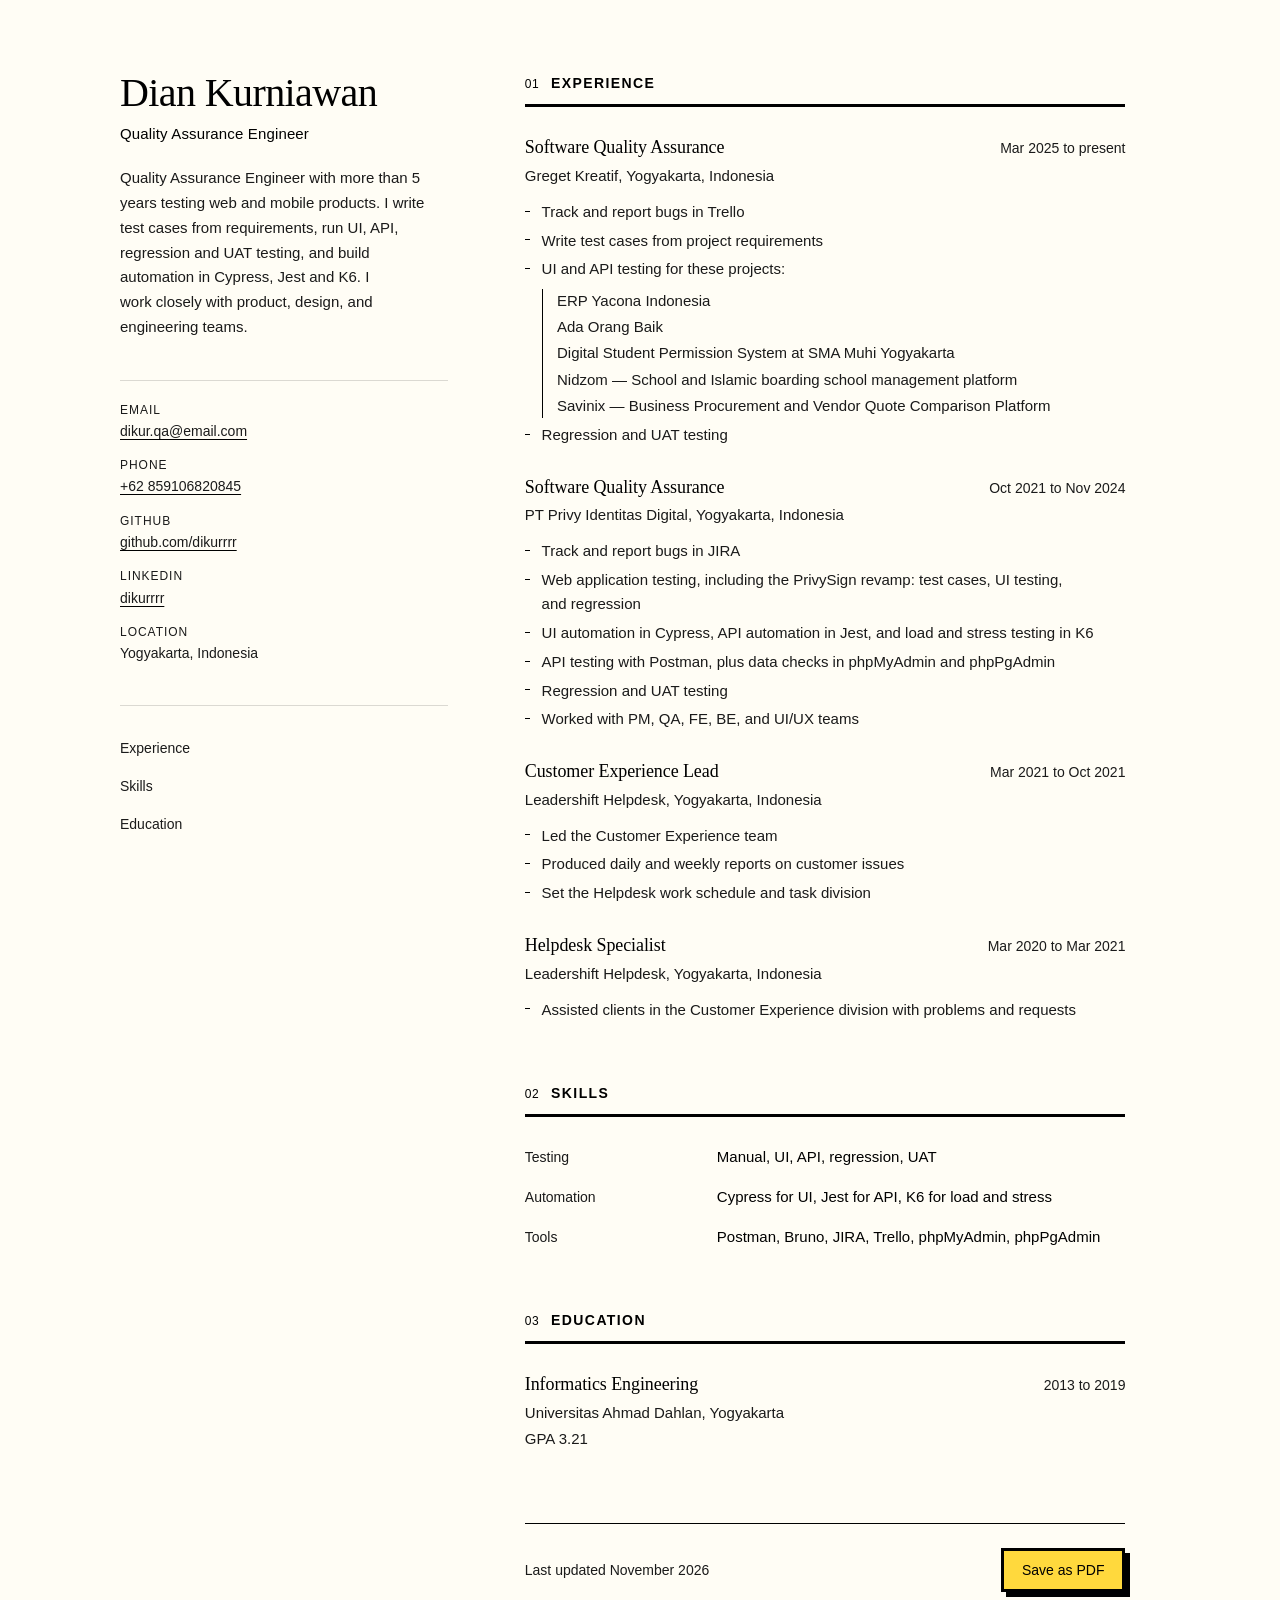
==== cv-standalone.html @ 3414c585 "style: widen page and text column Co-authored-by: CommandCodeBot <noreply@commandcode.ai>" ====
<!DOCTYPE html>
<html lang="en">
<head>
<meta charset="utf-8">
<meta name="viewport" content="width=device-width, initial-scale=1">
<title>Dian Kurniawan | Quality Assurance Engineer</title>
<meta name="description" content="Curriculum vitae of Dian Kurniawan, Quality Assurance Engineer in Yogyakarta. Manual, API, UI, regression and UAT testing, plus automation in Cypress, Jest and K6.">
<meta name="theme-color" content="#fbfaf7">
<meta property="og:type" content="profile">
<meta property="og:title" content="Dian Kurniawan | Quality Assurance Engineer">
<meta property="og:description" content="Curriculum vitae of Dian Kurniawan, Quality Assurance Engineer in Yogyakarta. Manual, API, UI, regression and UAT testing, plus automation in Cypress, Jest and K6.">
<meta property="og:url" content="https://dikurrrr.github.io/">
<meta name="twitter:card" content="summary">
<link rel="icon" href="favicon.svg" type="image/svg+xml">
<style>
:root {
  color-scheme: light;

  --paper: #fffdf5;
  --ink: #000000;
  --ink-soft: #1a1a1a;
  --rule: #000000;
  --rule-strong: #000000;
  --control-line: #000000;
  --accent: #ffd93d;

  --serif: "Iowan Old Style", "Palatino Linotype", Palatino, "Book Antiqua", Georgia, ui-serif, serif;
  --sans: -apple-system, BlinkMacSystemFont, "Segoe UI", Roboto, "Helvetica Neue", Arial, ui-sans-serif, sans-serif;

  /* Type scale: five sizes, 1.2 steps. */
  --text-xs: 0.75rem;
  --text-sm: 0.875rem;
  --text-md: 0.9375rem;
  --text-lg: 1.125rem;
  --text-display: clamp(2rem, 4.5vw, 2.5rem);
}

*,
*::before,
*::after {
  box-sizing: border-box;
}

html {
  -webkit-text-size-adjust: 100%;
}

body {
  margin: 0;
  background: var(--paper);
  color: var(--ink);
  font-family: var(--sans);
  font-size: var(--text-md);
  line-height: 1.6;
  -webkit-font-smoothing: antialiased;
  overflow-wrap: break-word;
}

h1,
h2,
h3 {
  text-wrap: balance;
}

p,
li,
dd {
  text-wrap: pretty;
}

a {
  color: inherit;
  cursor: pointer;
  text-decoration-line: underline;
  text-decoration-thickness: 1px;
  text-underline-offset: 3px;
  text-decoration-color: var(--control-line);
}

a:hover {
  text-decoration-thickness: 2px;
  text-decoration-color: var(--ink);
}

:focus-visible {
  outline: 2px solid var(--accent);
  outline-offset: 3px;
  border-radius: 1px;
}

::selection {
  background: var(--accent);
  color: var(--paper);
}

.skip {
  position: absolute;
  left: 1rem;
  top: 1rem;
  z-index: 10;
  background: var(--ink);
  color: var(--paper);
  padding: 0.75rem 1rem;
  text-decoration: none;
  clip-path: inset(50%);
  white-space: nowrap;
}

.skip:focus {
  clip-path: none;
}

/* Layout: a document column beside a sticky rail, like a printed CV. */
.page {
  display: grid;
  grid-template-columns: minmax(0, 1fr);
  gap: clamp(2.25rem, 5vw, 3rem);
  max-width: 1120px;
  margin: 0 auto;
  padding: clamp(2rem, 6vw, 4.5rem) clamp(1.25rem, 4vw, 2.5rem) clamp(2.5rem, 6vw, 5rem);
}

@media (min-width: 880px) {
  .page {
    grid-template-columns: minmax(0, 20.5rem) minmax(0, 1fr);
    gap: clamp(2.5rem, 6vw, 5.5rem);
  }

  .rail {
    position: sticky;
    top: clamp(2rem, 6vh, 3.5rem);
    align-self: start;
  }
}

.rail {
  min-width: 0;
}

h1 {
  margin: 0;
  font-family: var(--serif);
  font-size: var(--text-display);
  font-weight: 400;
  line-height: 1.06;
  letter-spacing: -0.015em;
}

.role {
  margin: 0.5rem 0 0;
  font-size: var(--text-md);
  color: var(--ink);
  letter-spacing: 0.01em;
}

.summary {
  margin: 1.25rem 0 0;
  color: var(--ink-soft);
  font-size: var(--text-md);
  line-height: 1.65;
  max-width: 38ch;
}

.contact {
  margin: 2.5rem 0 0;
  padding: 1.25rem 0 0;
  border-top: 1px solid rgba(0, 0, 0, 0.14);
  list-style: none;
  display: grid;
  gap: 0.875rem;
  font-size: var(--text-sm);
  color: var(--ink-soft);
}

.contact .label {
  display: block;
  font-size: var(--text-xs);
  letter-spacing: 0.08em;
  text-transform: uppercase;
  color: var(--ink-soft);
}

.jump {
  display: flex;
  flex-wrap: wrap;
  gap: 0.25rem 1.25rem;
  margin-top: 2.5rem;
  padding-top: 1.5rem;
  border-top: 1px solid rgba(0, 0, 0, 0.14);
  font-size: var(--text-sm);
}

.jump a {
  display: inline-flex;
  align-items: center;
  min-height: 44px;
  color: var(--ink-soft);
  text-decoration: none;
}

.jump a:hover {
  color: var(--ink);
  text-decoration-line: underline;
  text-decoration-thickness: 1px;
  text-underline-offset: 4px;
}

@media (min-width: 880px) and (pointer: fine) {
  .jump {
    flex-direction: column;
    gap: 0;
  }

  .jump a {
    min-height: 38px;
  }
}

main {
  min-width: 0;
  max-width: 72ch;
}

section {
  margin-bottom: clamp(2.5rem, 5vw, 3.75rem);
}

h2 {
  display: flex;
  align-items: baseline;
  gap: 0.75rem;
  margin: 0 0 1.75rem;
  padding-bottom: 0.625rem;
  border-bottom: 3px solid var(--ink);
  font-size: var(--text-sm);
  font-weight: 600;
  text-transform: uppercase;
  letter-spacing: 0.1em;
}

.num {
  font-size: var(--text-xs);
  font-weight: 500;
  color: var(--ink);
  font-variant-numeric: tabular-nums;
  letter-spacing: 0.04em;
}

.entry + .entry {
  margin-top: 1.75rem;
}

.entry-head {
  display: flex;
  flex-wrap: wrap;
  align-items: baseline;
  justify-content: space-between;
  gap: 0.125rem 1.25rem;
}

h3 {
  margin: 0;
  font-family: var(--serif);
  font-size: var(--text-lg);
  font-weight: 500;
  line-height: 1.35;
  letter-spacing: -0.005em;
}

.dates {
  margin: 0;
  font-size: var(--text-sm);
  color: var(--ink-soft);
  font-variant-numeric: tabular-nums;
  white-space: nowrap;
}

.meta {
  margin: 0.25rem 0 0;
  font-size: var(--text-md);
  color: var(--ink-soft);
}

.meta + .meta {
  margin-top: 0.125rem;
}

.bullets {
  margin: 0.75rem 0 0;
  padding-left: 0;
  list-style: none;
  color: var(--ink-soft);
  font-size: var(--text-md);
}

.bullets > li {
  position: relative;
  padding-left: 1.05rem;
}

.bullets > li::before {
  content: "";
  position: absolute;
  left: 0;
  top: 0.72em;
  width: 5px;
  height: 1px;
  background: var(--rule-strong);
}

.bullets li + li {
  margin-top: 0.3rem;
}

/* Nested project list: the hairline groups the projects under their parent bullet,
   so the reader sees one action followed by what it covers. */
.sublist {
  margin: 0.45rem 0 0.1rem;
  padding-left: 0.9rem;
  border-left: 1px solid var(--rule);
  list-style: none;
  display: grid;
  gap: 0.15rem;
}

.sublist li + li {
  margin-top: 0;
}

.link-row {
  margin: 0.5rem 0 0;
  font-size: var(--text-md);
}

.skills {
  margin: 0;
  display: grid;
  gap: 1rem;
}

.skills div {
  display: grid;
  grid-template-columns: minmax(0, 10.5rem) minmax(0, 1fr);
  gap: 0.25rem 1.5rem;
  align-items: baseline;
}

.skills dt {
  font-size: var(--text-sm);
  color: var(--ink-soft);
}

.skills dd {
  margin: 0;
  font-size: var(--text-md);
}

@media (max-width: 520px) {
  .skills div {
    grid-template-columns: minmax(0, 1fr);
    gap: 0.125rem;
  }
}

.colophon {
  display: flex;
  flex-wrap: wrap;
  align-items: center;
  justify-content: space-between;
  gap: 1rem;
  margin-top: clamp(3rem, 6vw, 4.5rem);
  padding-top: 1.5rem;
  border-top: 1px solid var(--rule);
  font-size: var(--text-sm);
  color: var(--ink-soft);
}

.colophon p {
  margin: 0;
}

.print {
  appearance: none;
  background: var(--accent);
  border: 3px solid var(--ink);
  border-radius: 0;
  box-shadow: 5px 5px 0 var(--ink);
  color: var(--ink);
  cursor: pointer;
  font: inherit;
  font-size: var(--text-sm);
  min-height: 44px;
  padding: 0.5rem 1.125rem;
  transition: border-color 140ms ease, color 140ms ease;
}

.print:hover {
  transform: translate(2px, 2px);
  box-shadow: 3px 3px 0 var(--ink);
}

.print:active {
  transform: translate(5px, 5px);
  box-shadow: none;
}

@media (prefers-reduced-motion: reduce) {
  .print {
    transition: none;
  }
}

@media print {
  :root {
    --paper: #ffffff;
    --ink: #000000;
    --ink-soft: #1f1f1f;
    --rule: #b3b3b3;
    --rule-strong: #8a8a8a;

    /* rem resolves against html, so print sizes are set here in pt.
       --accent stays terracotta on purpose. */
    --text-xs: 7.5pt;
    --text-sm: 8.5pt;
    --text-md: 9.5pt;
    --text-lg: 11pt;
    --text-display: 20pt;
  }

  @page {
    margin: 15mm 16mm;
  }

  body {
    font-size: var(--text-md);
    line-height: 1.45;
  }

  .page {
    display: block;
    max-width: none;
    padding: 0;
  }

  main {
    max-width: none;
  }

  .rail {
    position: static;
    margin-bottom: 1.25rem;
  }

  .summary {
    max-width: none;
    line-height: 1.5;
  }

  .jump,
  .print,
  .skip {
    display: none;
  }

  .contact {
    grid-template-columns: repeat(2, minmax(0, 1fr));
    gap: 0.4rem 1.5rem;
  }

  section {
    margin-bottom: 1.25rem;
  }

  .entry,
  .skills div,
  h2 {
    break-inside: avoid;
  }

  .entry + .entry {
    margin-top: 1rem;
  }

  h2 {
    margin-bottom: 0.75rem;
    border-bottom-width: 1px;
    break-after: avoid;
  }

  p {
    orphans: 2;
    widows: 2;
  }

  a {
    text-decoration: none;
  }

  :focus {
    outline: none;
  }
}
</style>
</head>
<body>
<a class="skip" href="#main">Skip to content</a>
<div class="page">

  <aside class="rail">
    <header class="identity">
      <h1>Dian Kurniawan</h1>
      <p class="role">Quality Assurance Engineer</p>
      <p class="summary">Quality Assurance Engineer with more than 5 years testing web and mobile products. I write test cases from requirements, run UI, API, regression and UAT testing, and build automation in Cypress, Jest and K6. I work closely with product, design, and engineering teams.</p>
    </header>

    <ul class="contact">
      <li><span class="label">Email</span> <a href="mailto:dikur.qa@email.com">dikur.qa@email.com</a></li>
      <li><span class="label">Phone</span> <a href="https://wa.me/+62859106820845">+62 859106820845</a></li>
      <li><span class="label">GitHub</span> <a href="https://github.com/dikurrrr">github.com/dikurrrr</a></li>
      <li><span class="label">Linkedin</span> <a href="https://www.linkedin.com/in/dikurr/">dikurrrr</a></li>
      <li><span class="label">Location</span> Yogyakarta, Indonesia</li>
    </ul>

    <nav class="jump" aria-label="Sections">
      <a href="#experience">Experience</a>
      <a href="#skills">Skills</a>
      <a href="#education">Education</a>
    </nav>
  </aside>

  <main id="main">

    <section aria-labelledby="experience">
      <h2 id="experience"><span class="num">01</span> Experience</h2>

      <article class="entry">
        <div class="entry-head">
          <h3>Software Quality Assurance</h3>
          <p class="dates">Mar 2025 to present</p>
        </div>
        <p class="meta">Greget Kreatif, Yogyakarta, Indonesia</p>
        <ul class="bullets">
          <li>Track and report bugs in Trello</li>
          <li>Write test cases from project requirements</li>
          <li>UI and API testing for these projects:
            <ul class="sublist">
              <li>ERP Yacona Indonesia</li>
              <li>Ada Orang Baik</li>
              <li>Digital Student Permission System at SMA Muhi Yogyakarta</li>
              <li>Nidzom — School and Islamic boarding school management platform</li>
              <li>Savinix — Business Procurement and Vendor Quote Comparison Platform</li>
            </ul>
          </li>
          <li>Regression and UAT testing</li>
          <!--<li>Build UI and API automation</li>-->
        </ul>
      </article>

      <article class="entry">
        <div class="entry-head">
          <h3>Software Quality Assurance</h3>
          <p class="dates">Oct 2021 to Nov 2024</p>
        </div>
        <p class="meta">PT Privy Identitas Digital, Yogyakarta, Indonesia</p>
        <ul class="bullets">
          <li>Track and report bugs in JIRA</li>
          <li>Web application testing, including the PrivySign revamp: test cases, UI testing, and regression</li>
          <li>UI automation in Cypress, API automation in Jest, and load and stress testing in K6</li>
          <li>API testing with Postman, plus data checks in phpMyAdmin and phpPgAdmin</li>
          <li>Regression and UAT testing</li>
          <li>Worked with PM, QA, FE, BE, and UI/UX teams</li>
        </ul>
      </article>

      <article class="entry">
        <div class="entry-head">
          <h3>Customer Experience Lead</h3>
          <p class="dates">Mar 2021 to Oct 2021</p>
        </div>
        <p class="meta">Leadershift Helpdesk, Yogyakarta, Indonesia</p>
        <ul class="bullets">
          <li>Led the Customer Experience team</li>
          <li>Produced daily and weekly reports on customer issues</li>
          <li>Set the Helpdesk work schedule and task division</li>
        </ul>
      </article>

      <article class="entry">
        <div class="entry-head">
          <h3>Helpdesk Specialist</h3>
          <p class="dates">Mar 2020 to Mar 2021</p>
        </div>
        <p class="meta">Leadershift Helpdesk, Yogyakarta, Indonesia</p>
        <ul class="bullets">
          <li>Assisted clients in the Customer Experience division with problems and requests</li>
        </ul>
      </article>
    </section>

    <section aria-labelledby="skills">
      <h2 id="skills"><span class="num">02</span> Skills</h2>
      <dl class="skills">
        <div>
          <dt>Testing</dt>
          <dd>Manual, UI, API, regression, UAT</dd>
        </div>
        <div>
          <dt>Automation</dt>
          <dd>Cypress for UI, Jest for API, K6 for load and stress</dd>
        </div>
        <div>
          <dt>Tools</dt>
          <dd>Postman, Bruno, JIRA, Trello, phpMyAdmin, phpPgAdmin</dd>
        </div>
      </dl>
    </section>

    <section aria-labelledby="education">
      <h2 id="education"><span class="num">03</span> Education</h2>
      <article class="entry">
        <div class="entry-head">
          <h3>Informatics Engineering</h3>
          <p class="dates">2013 to 2019</p>
        </div>
        <p class="meta">Universitas Ahmad Dahlan, Yogyakarta</p>
        <p class="meta">GPA 3.21</p>
      </article>
    </section>

    <footer class="colophon">
      <p>Last updated November 2026</p>
      <button type="button" class="print" id="print-cv">Save as PDF</button>
    </footer>

  </main>
</div>

<script>
const printButton = document.getElementById("print-cv");

if (printButton) {
  printButton.addEventListener("click", () => window.print());
}
</script>
</body>
</html>
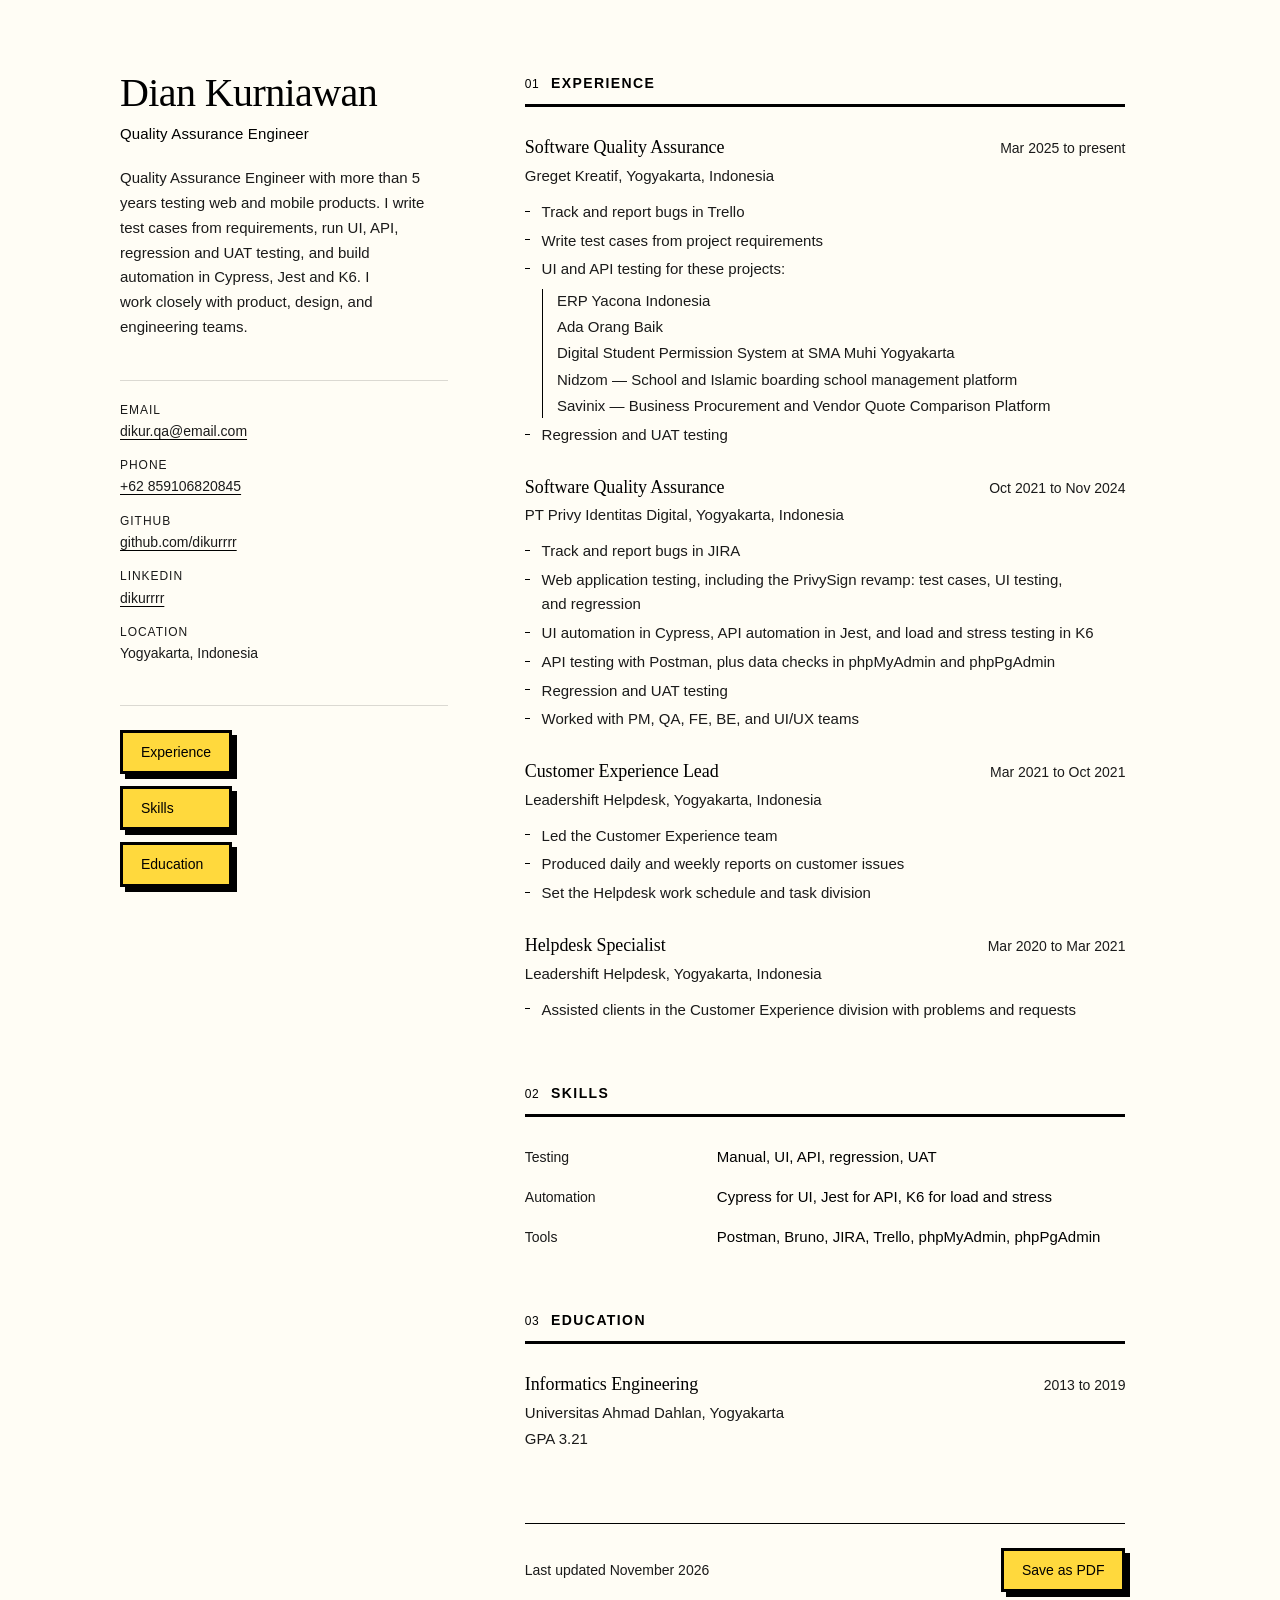
==== commit a7b397c7: "style: style section nav as buttons with smooth scroll Co-authored-by: CommandCodeBot <noreply@comma" ====
--- a/cv-standalone.html
+++ b/cv-standalone.html
@@ -43,6 +43,13 @@
 
 html {
   -webkit-text-size-adjust: 100%;
+  scroll-behavior: smooth;
+}
+
+@media (prefers-reduced-motion: reduce) {
+  html {
+    scroll-behavior: auto;
+  }
 }
 
 body {
@@ -181,9 +188,9 @@
 }
 
 .jump {
-  display: flex;
-  flex-wrap: wrap;
-  gap: 0.25rem 1.25rem;
+  display: grid;
+  grid-template-columns: max-content;
+  gap: 0.75rem;
   margin-top: 2.5rem;
   padding-top: 1.5rem;
   border-top: 1px solid rgba(0, 0, 0, 0.14);
@@ -191,29 +198,26 @@
 }
 
 .jump a {
-  display: inline-flex;
+  display: flex;
   align-items: center;
   min-height: 44px;
-  color: var(--ink-soft);
+  padding: 0.5rem 1.125rem;
+  background: var(--accent);
+  border: 3px solid var(--ink);
+  box-shadow: 5px 5px 0 var(--ink);
+  color: var(--ink);
   text-decoration: none;
+  transition: border-color 140ms ease, color 140ms ease;
 }
 
 .jump a:hover {
-  color: var(--ink);
-  text-decoration-line: underline;
-  text-decoration-thickness: 1px;
-  text-underline-offset: 4px;
-}
-
-@media (min-width: 880px) and (pointer: fine) {
-  .jump {
-    flex-direction: column;
-    gap: 0;
-  }
-
-  .jump a {
-    min-height: 38px;
-  }
+  transform: translate(2px, 2px);
+  box-shadow: 3px 3px 0 var(--ink);
+}
+
+.jump a:active {
+  transform: translate(5px, 5px);
+  box-shadow: none;
 }
 
 main {
@@ -232,6 +236,7 @@
   margin: 0 0 1.75rem;
   padding-bottom: 0.625rem;
   border-bottom: 3px solid var(--ink);
+  scroll-margin-top: 2rem;
   font-size: var(--text-sm);
   font-weight: 600;
   text-transform: uppercase;
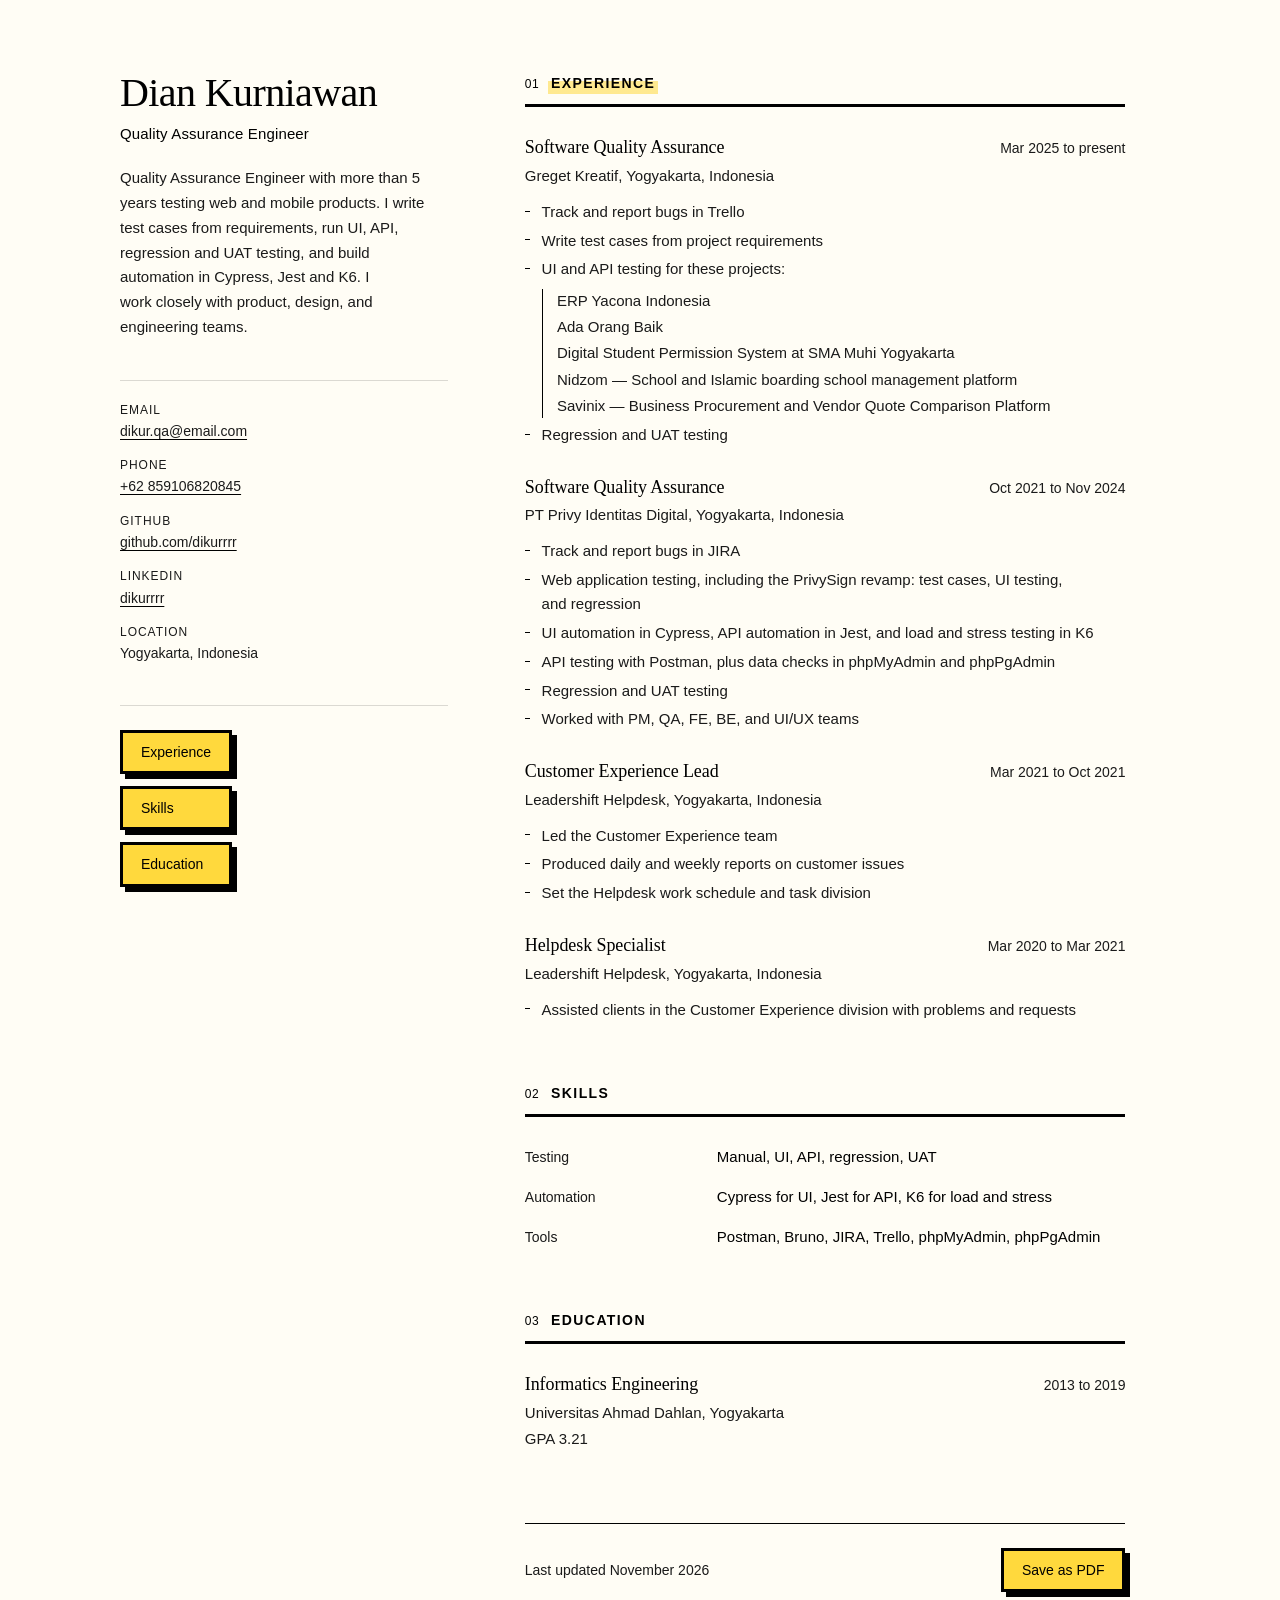
==== commit 00b36f49: "feat: highlight the active section in the nav scrollspy Co-authored-by: CommandCodeBot <noreply@comm" ====
--- a/cv-standalone.html
+++ b/cv-standalone.html
@@ -243,6 +243,15 @@
   letter-spacing: 0.1em;
 }
 
+h2 .label {
+  padding: 0 0.2em;
+  margin: 0 -0.2em;
+}
+
+h2.is-active .label {
+  background-image: linear-gradient(to top, rgba(255, 217, 61, 0.55) 0 60%, transparent 60%);
+}
+
 .num {
   font-size: var(--text-xs);
   font-weight: 500;
@@ -536,7 +545,7 @@
   <main id="main">
 
     <section aria-labelledby="experience">
-      <h2 id="experience"><span class="num">01</span> Experience</h2>
+      <h2 id="experience"><span class="num">01</span> <span class="label">Experience</span></h2>
 
       <article class="entry">
         <div class="entry-head">
@@ -603,7 +612,7 @@
     </section>
 
     <section aria-labelledby="skills">
-      <h2 id="skills"><span class="num">02</span> Skills</h2>
+      <h2 id="skills"><span class="num">02</span> <span class="label">Skills</span></h2>
       <dl class="skills">
         <div>
           <dt>Testing</dt>
@@ -621,7 +630,7 @@
     </section>
 
     <section aria-labelledby="education">
-      <h2 id="education"><span class="num">03</span> Education</h2>
+      <h2 id="education"><span class="num">03</span> <span class="label">Education</span></h2>
       <article class="entry">
         <div class="entry-head">
           <h3>Informatics Engineering</h3>
@@ -646,6 +655,56 @@
 if (printButton) {
   printButton.addEventListener("click", () => window.print());
 }
+
+const sectionHeadings = [...document.querySelectorAll("main h2[id]")];
+
+if (sectionHeadings.length) {
+  const setActive = (active) => {
+    for (const heading of sectionHeadings) {
+      heading.classList.toggle("is-active", heading === active);
+    }
+  };
+
+  const update = () => {
+    let current = sectionHeadings[0];
+    for (const heading of sectionHeadings) {
+      if (heading.getBoundingClientRect().top <= 140) current = heading;
+    }
+
+    const atBottom =
+      window.innerHeight + window.scrollY >=
+      document.documentElement.scrollHeight - 2;
+
+    if (atBottom) current = sectionHeadings[sectionHeadings.length - 1];
+
+    setActive(current);
+  };
+
+  let locked = false;
+
+  for (const link of document.querySelectorAll('.jump a[href^="#"]')) {
+    link.addEventListener("click", () => {
+      const target = document.querySelector(link.getAttribute("href"));
+      if (!target) return;
+
+      locked = true;
+      setActive(target);
+      window.setTimeout(() => {
+        locked = false;
+      }, 800);
+    });
+  }
+
+  window.addEventListener(
+    "scroll",
+    () => {
+      if (!locked) update();
+    },
+    { passive: true }
+  );
+
+  update();
+}
 </script>
 </body>
 </html>
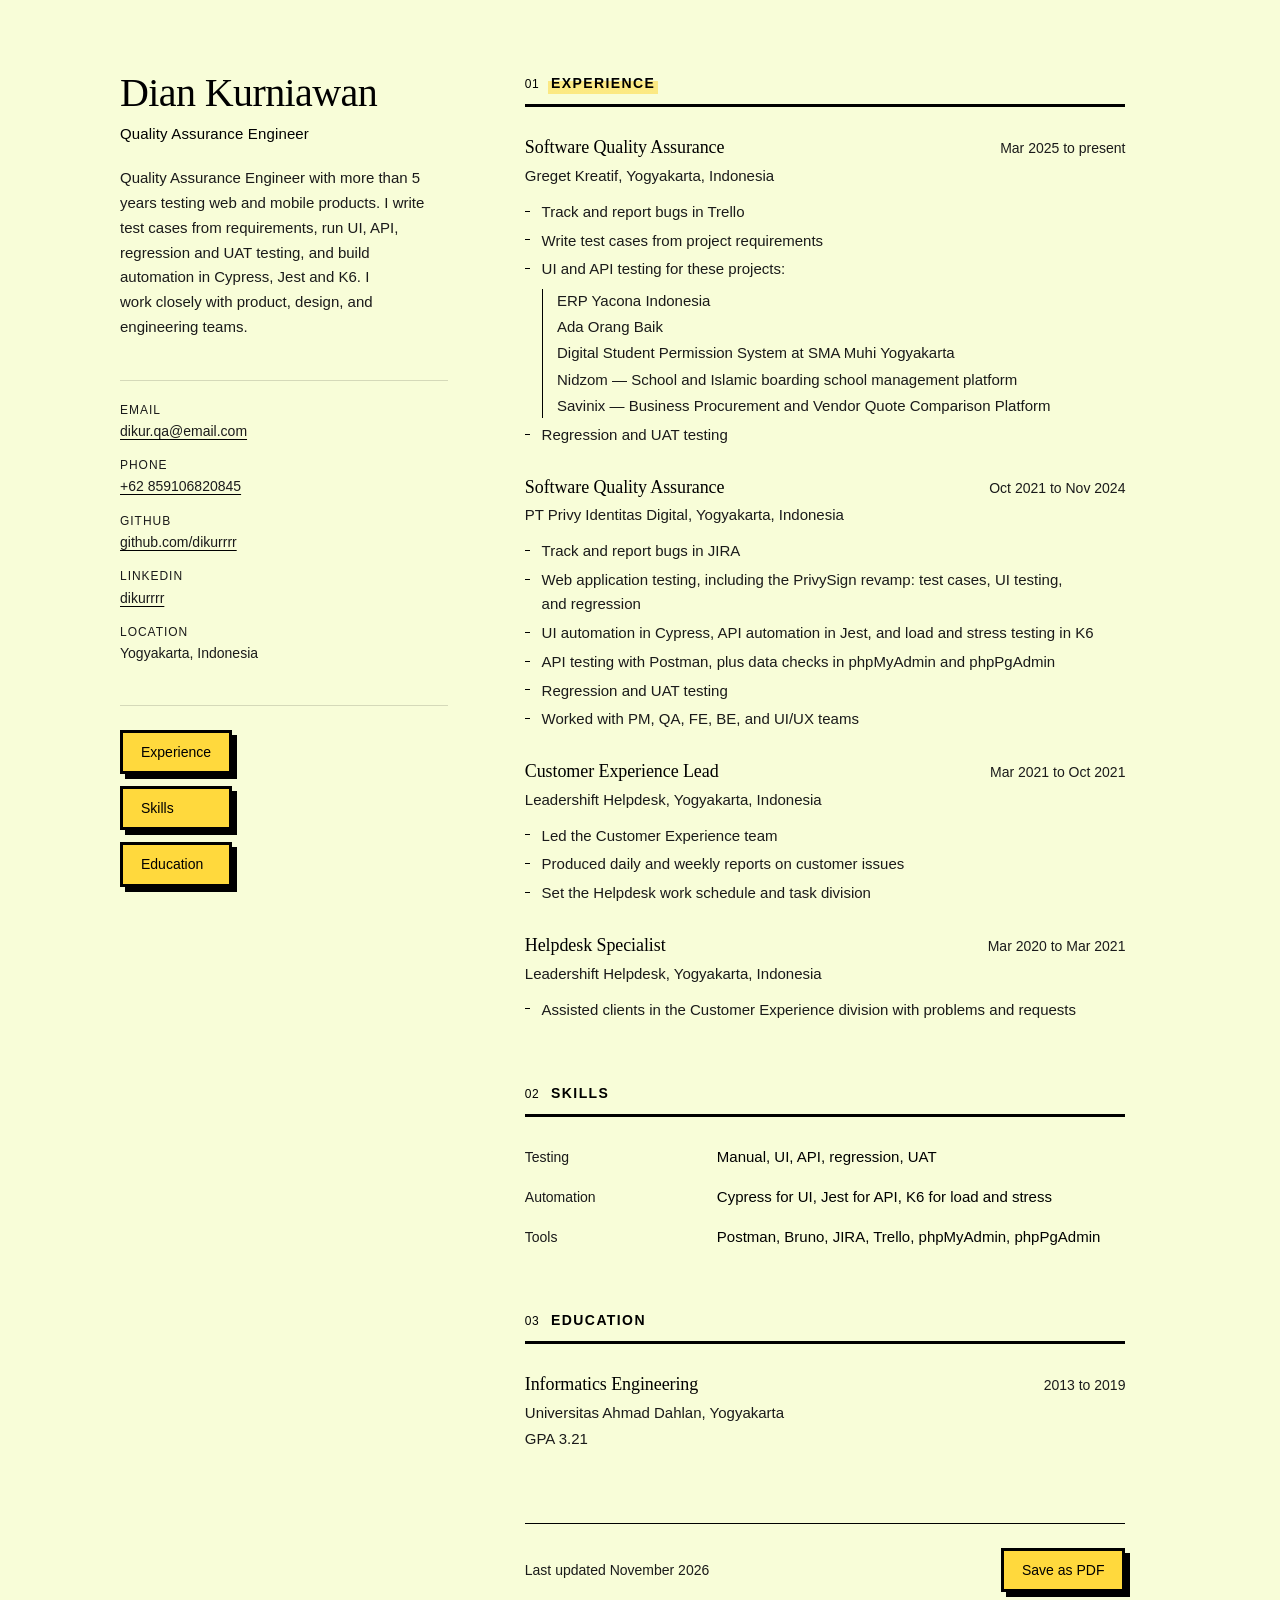
==== commit f1447d8a: "style: tint paper with a pale lime Co-authored-by: CommandCodeBot <noreply@commandcode.ai>" ====
--- a/cv-standalone.html
+++ b/cv-standalone.html
@@ -5,7 +5,7 @@
 <meta name="viewport" content="width=device-width, initial-scale=1">
 <title>Dian Kurniawan | Quality Assurance Engineer</title>
 <meta name="description" content="Curriculum vitae of Dian Kurniawan, Quality Assurance Engineer in Yogyakarta. Manual, API, UI, regression and UAT testing, plus automation in Cypress, Jest and K6.">
-<meta name="theme-color" content="#fbfaf7">
+<meta name="theme-color" content="#f8fdd8">
 <meta property="og:type" content="profile">
 <meta property="og:title" content="Dian Kurniawan | Quality Assurance Engineer">
 <meta property="og:description" content="Curriculum vitae of Dian Kurniawan, Quality Assurance Engineer in Yogyakarta. Manual, API, UI, regression and UAT testing, plus automation in Cypress, Jest and K6.">
@@ -16,7 +16,7 @@
 :root {
   color-scheme: light;
 
-  --paper: #fffdf5;
+  --paper: #f8fdd8;
   --ink: #000000;
   --ink-soft: #1a1a1a;
   --rule: #000000;
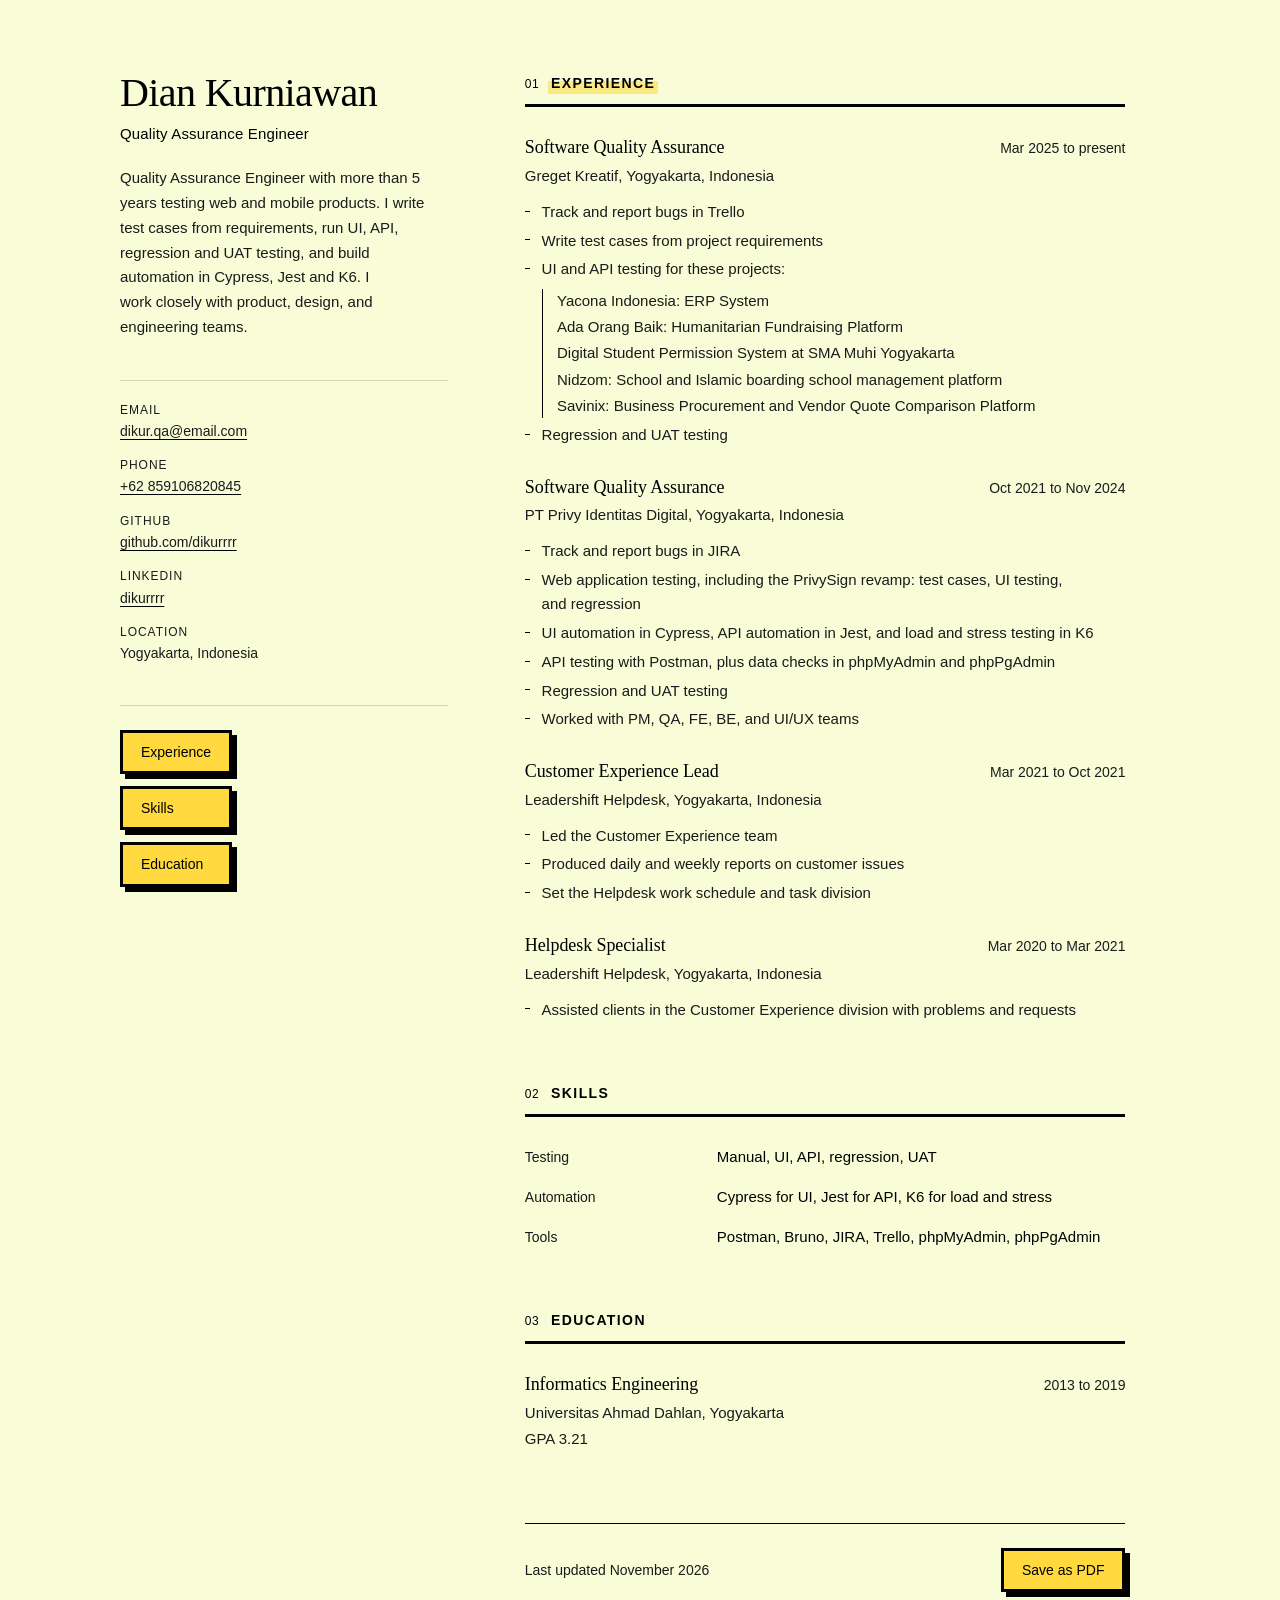
==== commit db6a0da1: "fix: make focus and selection states legible Replace the em dashes in the project list with colons. " ====
--- a/cv-standalone.html
+++ b/cv-standalone.html
@@ -90,14 +90,14 @@
 }
 
 :focus-visible {
-  outline: 2px solid var(--accent);
+  outline: 2px solid var(--ink);
   outline-offset: 3px;
   border-radius: 1px;
 }
 
 ::selection {
   background: var(--accent);
-  color: var(--paper);
+  color: var(--ink);
 }
 
 .skip {
@@ -339,11 +339,6 @@
 
 .sublist li + li {
   margin-top: 0;
-}
-
-.link-row {
-  margin: 0.5rem 0 0;
-  font-size: var(--text-md);
 }
 
 .skills {
@@ -433,7 +428,7 @@
     --rule-strong: #8a8a8a;
 
     /* rem resolves against html, so print sizes are set here in pt.
-       --accent stays terracotta on purpose. */
+       --accent stays yellow on purpose. */
     --text-xs: 7.5pt;
     --text-sm: 8.5pt;
     --text-md: 9.5pt;
@@ -529,9 +524,9 @@
 
     <ul class="contact">
       <li><span class="label">Email</span> <a href="mailto:dikur.qa@email.com">dikur.qa@email.com</a></li>
-      <li><span class="label">Phone</span> <a href="https://wa.me/+62859106820845">+62 859106820845</a></li>
+      <li><span class="label">Phone</span> <a href="https://wa.me/62859106820845">+62 859106820845</a></li>
       <li><span class="label">GitHub</span> <a href="https://github.com/dikurrrr">github.com/dikurrrr</a></li>
-      <li><span class="label">Linkedin</span> <a href="https://www.linkedin.com/in/dikurr/">dikurrrr</a></li>
+      <li><span class="label">LinkedIn</span> <a href="https://www.linkedin.com/in/dikurr/">dikurrrr</a></li>
       <li><span class="label">Location</span> Yogyakarta, Indonesia</li>
     </ul>
 
@@ -558,11 +553,11 @@
           <li>Write test cases from project requirements</li>
           <li>UI and API testing for these projects:
             <ul class="sublist">
-              <li>ERP Yacona Indonesia</li>
-              <li>Ada Orang Baik</li>
+              <li>Yacona Indonesia: ERP System</li>
+              <li>Ada Orang Baik: Humanitarian Fundraising Platform</li>
               <li>Digital Student Permission System at SMA Muhi Yogyakarta</li>
-              <li>Nidzom — School and Islamic boarding school management platform</li>
-              <li>Savinix — Business Procurement and Vendor Quote Comparison Platform</li>
+              <li>Nidzom: School and Islamic boarding school management platform</li>
+              <li>Savinix: Business Procurement and Vendor Quote Comparison Platform</li>
             </ul>
           </li>
           <li>Regression and UAT testing</li>
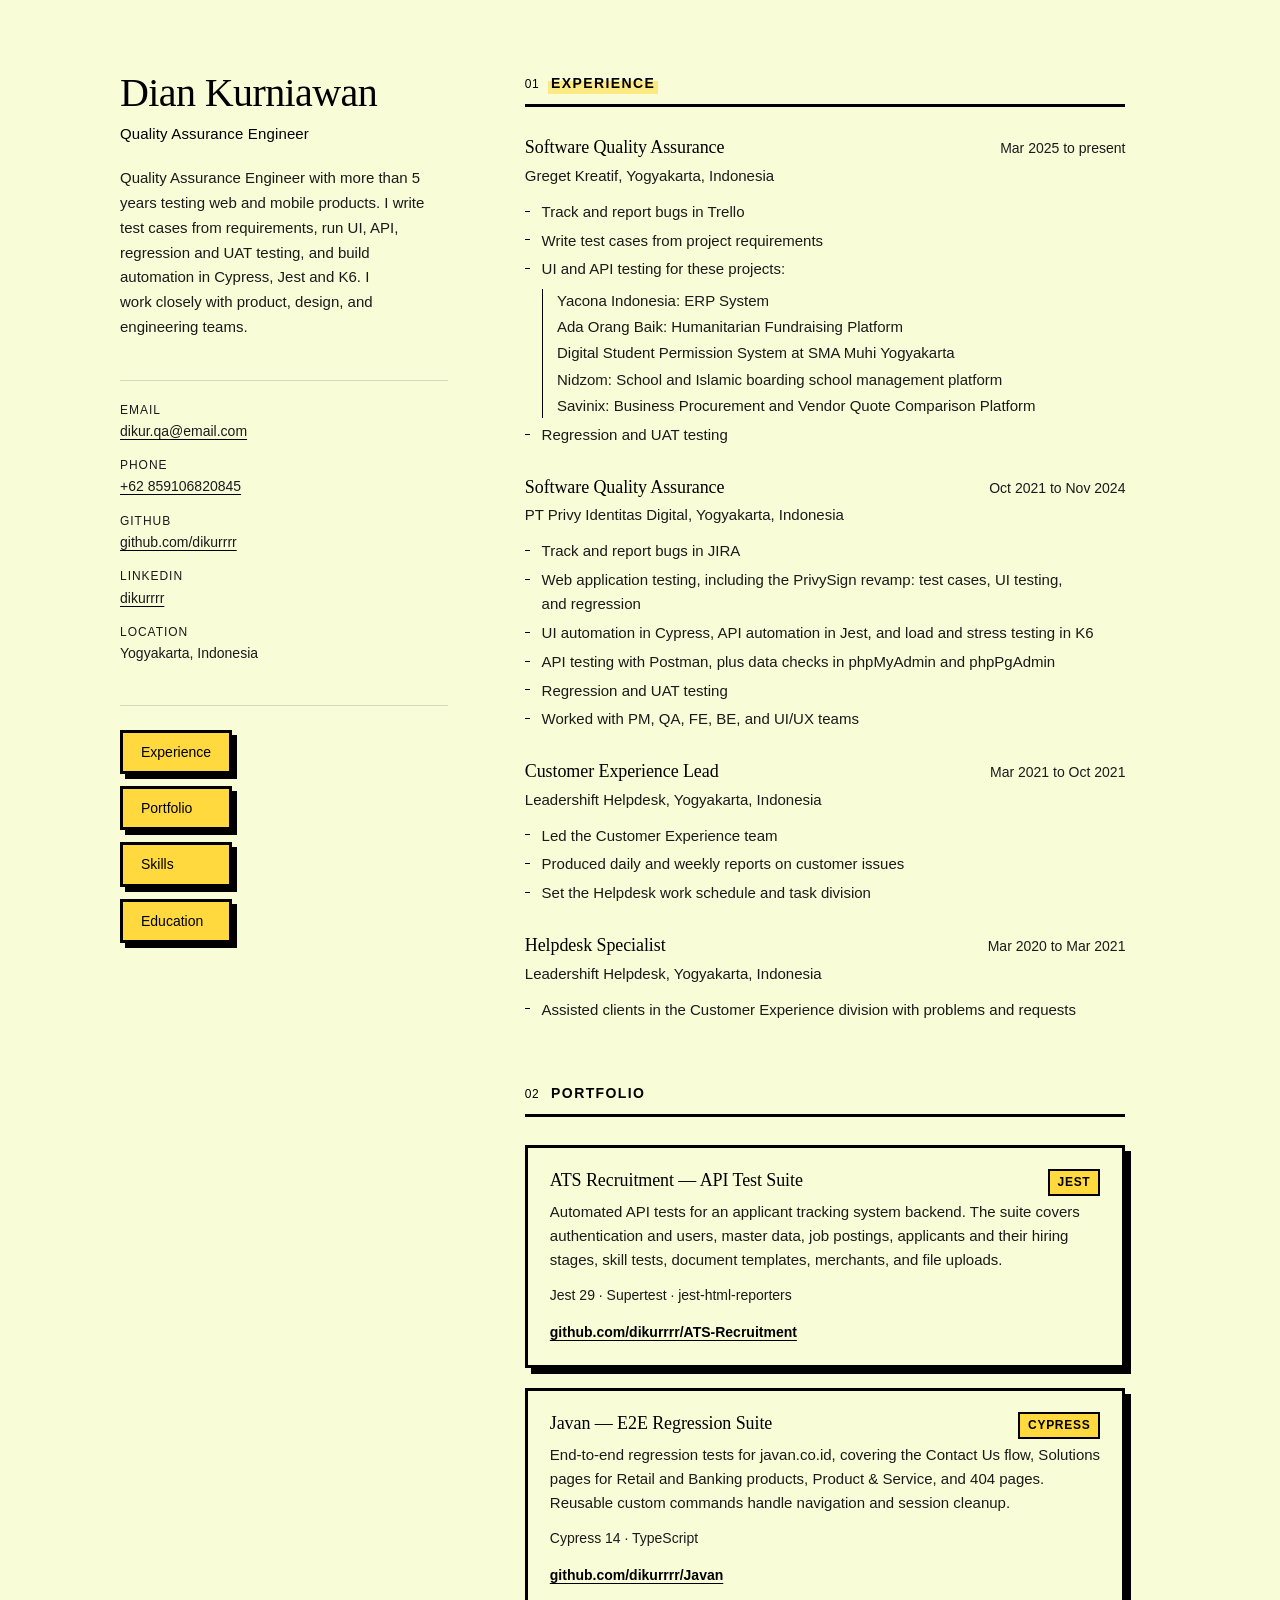
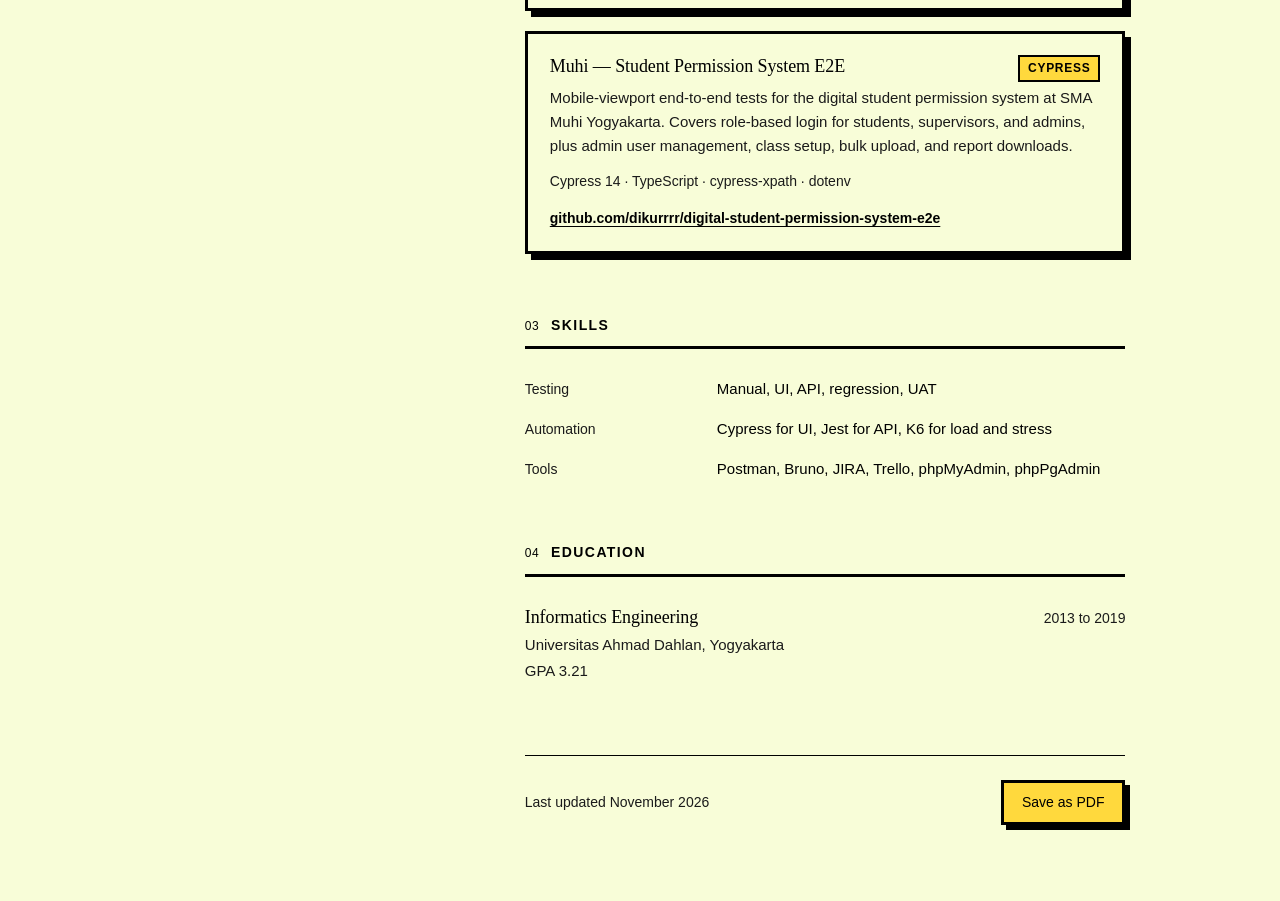
==== commit 86ba84f2: "feat: add portfolio and fit print to two pages List the Jest and Cypress test suites with links to t" ====
--- a/cv-standalone.html
+++ b/cv-standalone.html
@@ -341,6 +341,61 @@
   margin-top: 0;
 }
 
+/* Portfolio: project cards sit on the same paper, raised with the same
+   hard shadow as the nav controls so they read as a distinct set. */
+.projects {
+  display: grid;
+  gap: 1.25rem;
+}
+
+.project {
+  padding: 1.25rem 1.375rem 1.375rem;
+  background: var(--paper);
+  border: 3px solid var(--ink);
+  box-shadow: 6px 6px 0 var(--ink);
+  transition: transform 140ms ease, box-shadow 140ms ease;
+}
+
+.project:hover {
+  transform: translate(2px, 2px);
+  box-shadow: 4px 4px 0 var(--ink);
+}
+
+.tag {
+  margin: 0;
+  padding: 0.125rem 0.5rem;
+  border: 2px solid var(--ink);
+  background: var(--accent);
+  font-size: var(--text-xs);
+  font-weight: 600;
+  letter-spacing: 0.06em;
+  text-transform: uppercase;
+  white-space: nowrap;
+}
+
+.stack {
+  margin: 0.75rem 0 0;
+  font-size: var(--text-sm);
+  color: var(--ink-soft);
+}
+
+.link-row {
+  margin: 0.875rem 0 0;
+  font-size: var(--text-sm);
+  font-weight: 600;
+}
+
+@media (prefers-reduced-motion: reduce) {
+  .project {
+    transition: none;
+  }
+
+  .project:hover {
+    transform: none;
+    box-shadow: 6px 6px 0 var(--ink);
+  }
+}
+
 .skills {
   margin: 0;
   display: grid;
@@ -457,11 +512,12 @@
 
   .rail {
     position: static;
-    margin-bottom: 1.25rem;
+    margin-bottom: 0.875rem;
   }
 
   .summary {
     max-width: none;
+    margin-top: 0.875rem;
     line-height: 1.5;
   }
 
@@ -474,26 +530,58 @@
   .contact {
     grid-template-columns: repeat(2, minmax(0, 1fr));
     gap: 0.4rem 1.5rem;
+    margin-top: 1.5rem;
+    padding-top: 0.75rem;
   }
 
   section {
-    margin-bottom: 1.25rem;
+    margin-bottom: 1rem;
   }
 
   .entry,
+  .project,
   .skills div,
   h2 {
     break-inside: avoid;
   }
 
+  .project {
+    padding: 0 0 0.5rem;
+    border: 0;
+    border-bottom: 1px solid var(--rule);
+    box-shadow: none;
+  }
+
+  .project:hover {
+    transform: none;
+    box-shadow: none;
+  }
+
+  .tag {
+    border: 1px solid var(--rule-strong);
+  }
+
+  .projects {
+    gap: 0.75rem;
+  }
+
   .entry + .entry {
-    margin-top: 1rem;
+    margin-top: 0.875rem;
+  }
+
+  .bullets > li + li {
+    margin-top: 0.2rem;
   }
 
   h2 {
-    margin-bottom: 0.75rem;
+    margin-bottom: 0.625rem;
     border-bottom-width: 1px;
     break-after: avoid;
+  }
+
+  .colophon {
+    margin-top: 2rem;
+    padding-top: 1rem;
   }
 
   p {
@@ -532,6 +620,7 @@
 
     <nav class="jump" aria-label="Sections">
       <a href="#experience">Experience</a>
+      <a href="#portfolio">Portfolio</a>
       <a href="#skills">Skills</a>
       <a href="#education">Education</a>
     </nav>
@@ -606,8 +695,44 @@
       </article>
     </section>
 
+    <section aria-labelledby="portfolio">
+      <h2 id="portfolio"><span class="num">02</span> <span class="label">Portfolio</span></h2>
+
+      <div class="projects">
+        <article class="project">
+          <div class="entry-head">
+            <h3>ATS Recruitment — API Test Suite</h3>
+            <p class="tag">Jest</p>
+          </div>
+          <p class="meta">Automated API tests for an applicant tracking system backend. The suite covers authentication and users, master data, job postings, applicants and their hiring stages, skill tests, document templates, merchants, and file uploads.</p>
+          <p class="stack">Jest 29 · Supertest · jest-html-reporters</p>
+          <p class="link-row"><a href="https://github.com/dikurrrr/ATS-Recruitment">github.com/dikurrrr/ATS-Recruitment</a></p>
+        </article>
+
+        <article class="project">
+          <div class="entry-head">
+            <h3>Javan — E2E Regression Suite</h3>
+            <p class="tag">Cypress</p>
+          </div>
+          <p class="meta">End-to-end regression tests for javan.co.id, covering the Contact Us flow, Solutions pages for Retail and Banking products, Product &amp; Service, and 404 pages. Reusable custom commands handle navigation and session cleanup.</p>
+          <p class="stack">Cypress 14 · TypeScript</p>
+          <p class="link-row"><a href="https://github.com/dikurrrr/Javan">github.com/dikurrrr/Javan</a></p>
+        </article>
+
+        <article class="project">
+          <div class="entry-head">
+            <h3>Muhi — Student Permission System E2E</h3>
+            <p class="tag">Cypress</p>
+          </div>
+          <p class="meta">Mobile-viewport end-to-end tests for the digital student permission system at SMA Muhi Yogyakarta. Covers role-based login for students, supervisors, and admins, plus admin user management, class setup, bulk upload, and report downloads.</p>
+          <p class="stack">Cypress 14 · TypeScript · cypress-xpath · dotenv</p>
+          <p class="link-row"><a href="https://github.com/dikurrrr/digital-student-permission-system-e2e">github.com/dikurrrr/digital-student-permission-system-e2e</a></p>
+        </article>
+      </div>
+    </section>
+
     <section aria-labelledby="skills">
-      <h2 id="skills"><span class="num">02</span> <span class="label">Skills</span></h2>
+      <h2 id="skills"><span class="num">03</span> <span class="label">Skills</span></h2>
       <dl class="skills">
         <div>
           <dt>Testing</dt>
@@ -625,7 +750,7 @@
     </section>
 
     <section aria-labelledby="education">
-      <h2 id="education"><span class="num">03</span> <span class="label">Education</span></h2>
+      <h2 id="education"><span class="num">04</span> <span class="label">Education</span></h2>
       <article class="entry">
         <div class="entry-head">
           <h3>Informatics Engineering</h3>
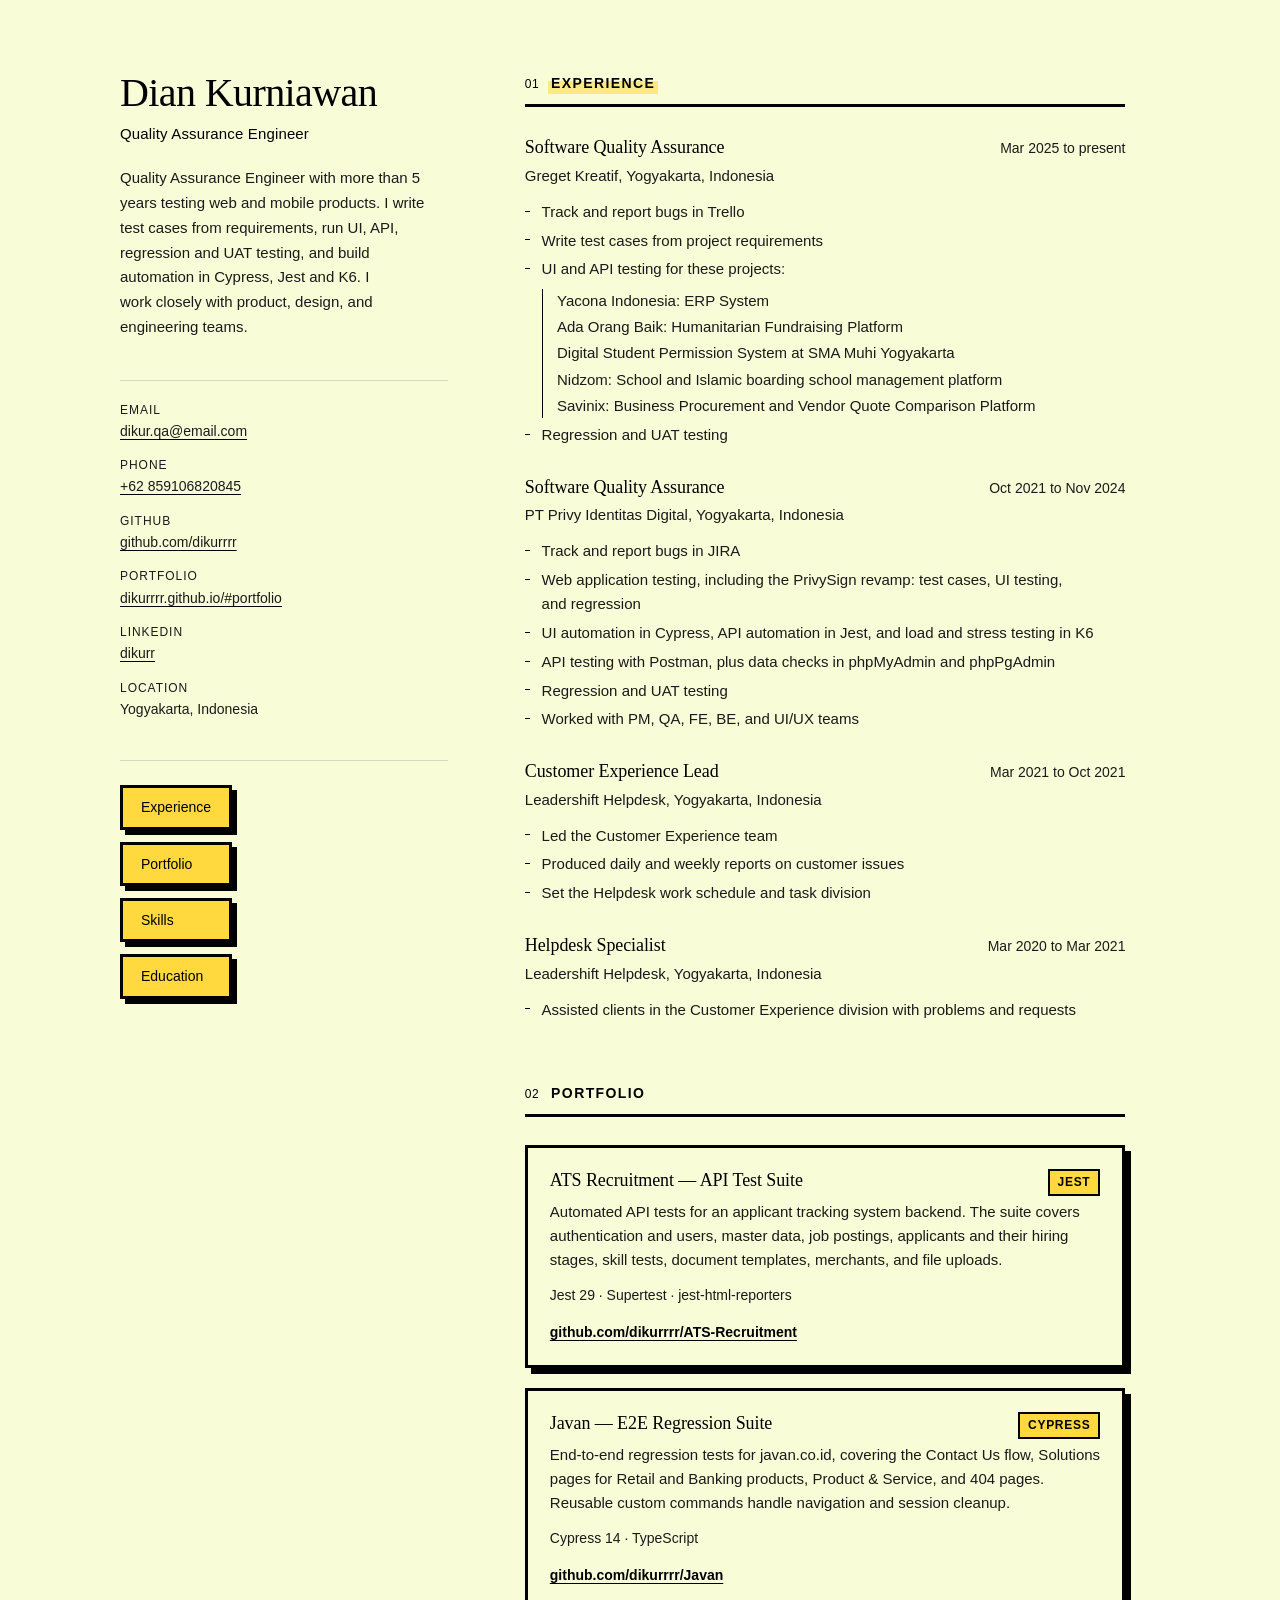
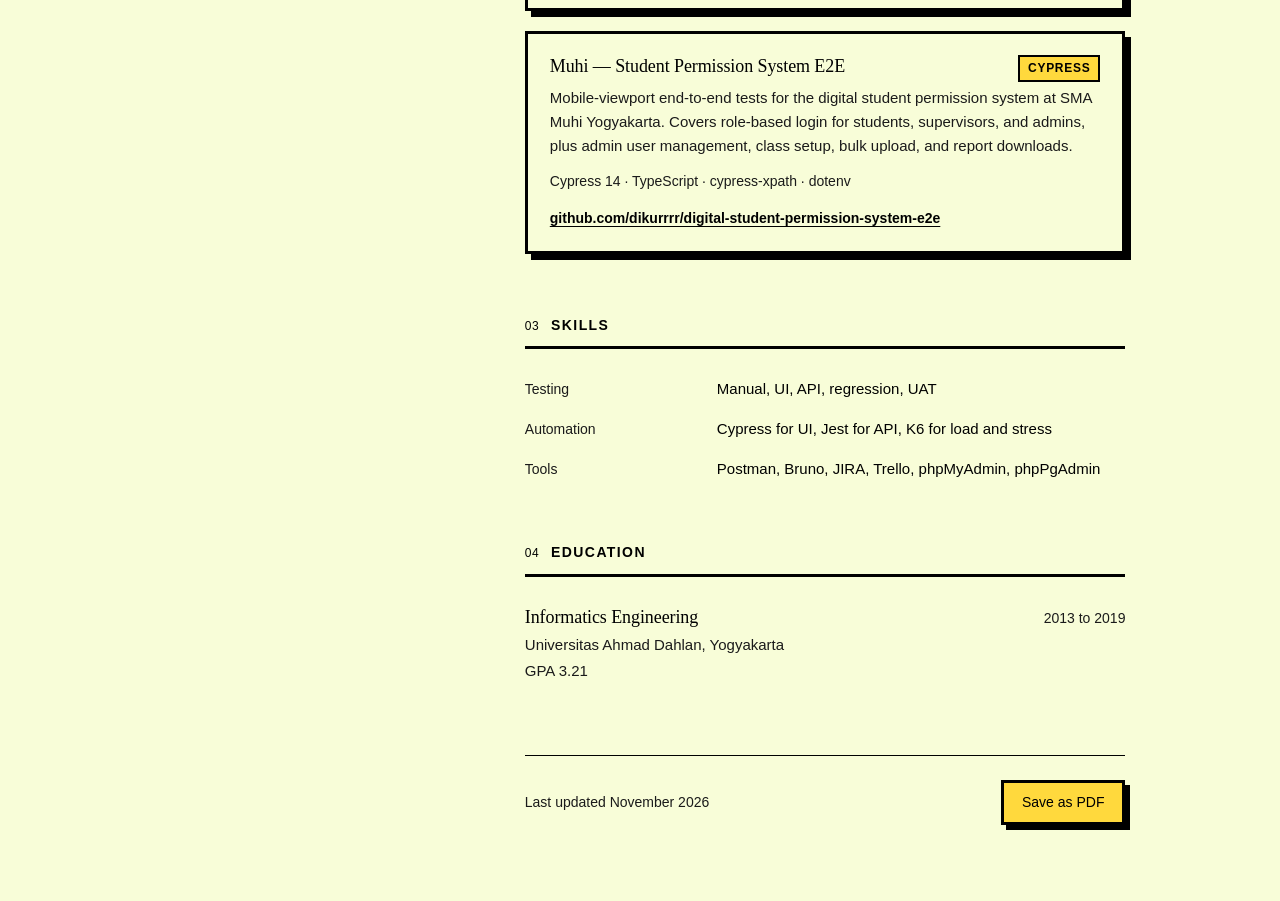
==== commit 9690538e: "feat: add portfolio link to contact block Surface the portfolio next to GitHub so recruiters see it " ====
--- a/cv-standalone.html
+++ b/cv-standalone.html
@@ -614,7 +614,8 @@
       <li><span class="label">Email</span> <a href="mailto:dikur.qa@email.com">dikur.qa@email.com</a></li>
       <li><span class="label">Phone</span> <a href="https://wa.me/62859106820845">+62 859106820845</a></li>
       <li><span class="label">GitHub</span> <a href="https://github.com/dikurrrr">github.com/dikurrrr</a></li>
-      <li><span class="label">LinkedIn</span> <a href="https://www.linkedin.com/in/dikurr/">dikurrrr</a></li>
+      <li><span class="label">Portfolio</span> <a href="https://dikurrrr.github.io/#portfolio">dikurrrr.github.io/#portfolio</a></li>
+      <li><span class="label">LinkedIn</span> <a href="https://www.linkedin.com/in/dikurr/">dikurr</a></li>
       <li><span class="label">Location</span> Yogyakarta, Indonesia</li>
     </ul>
 
